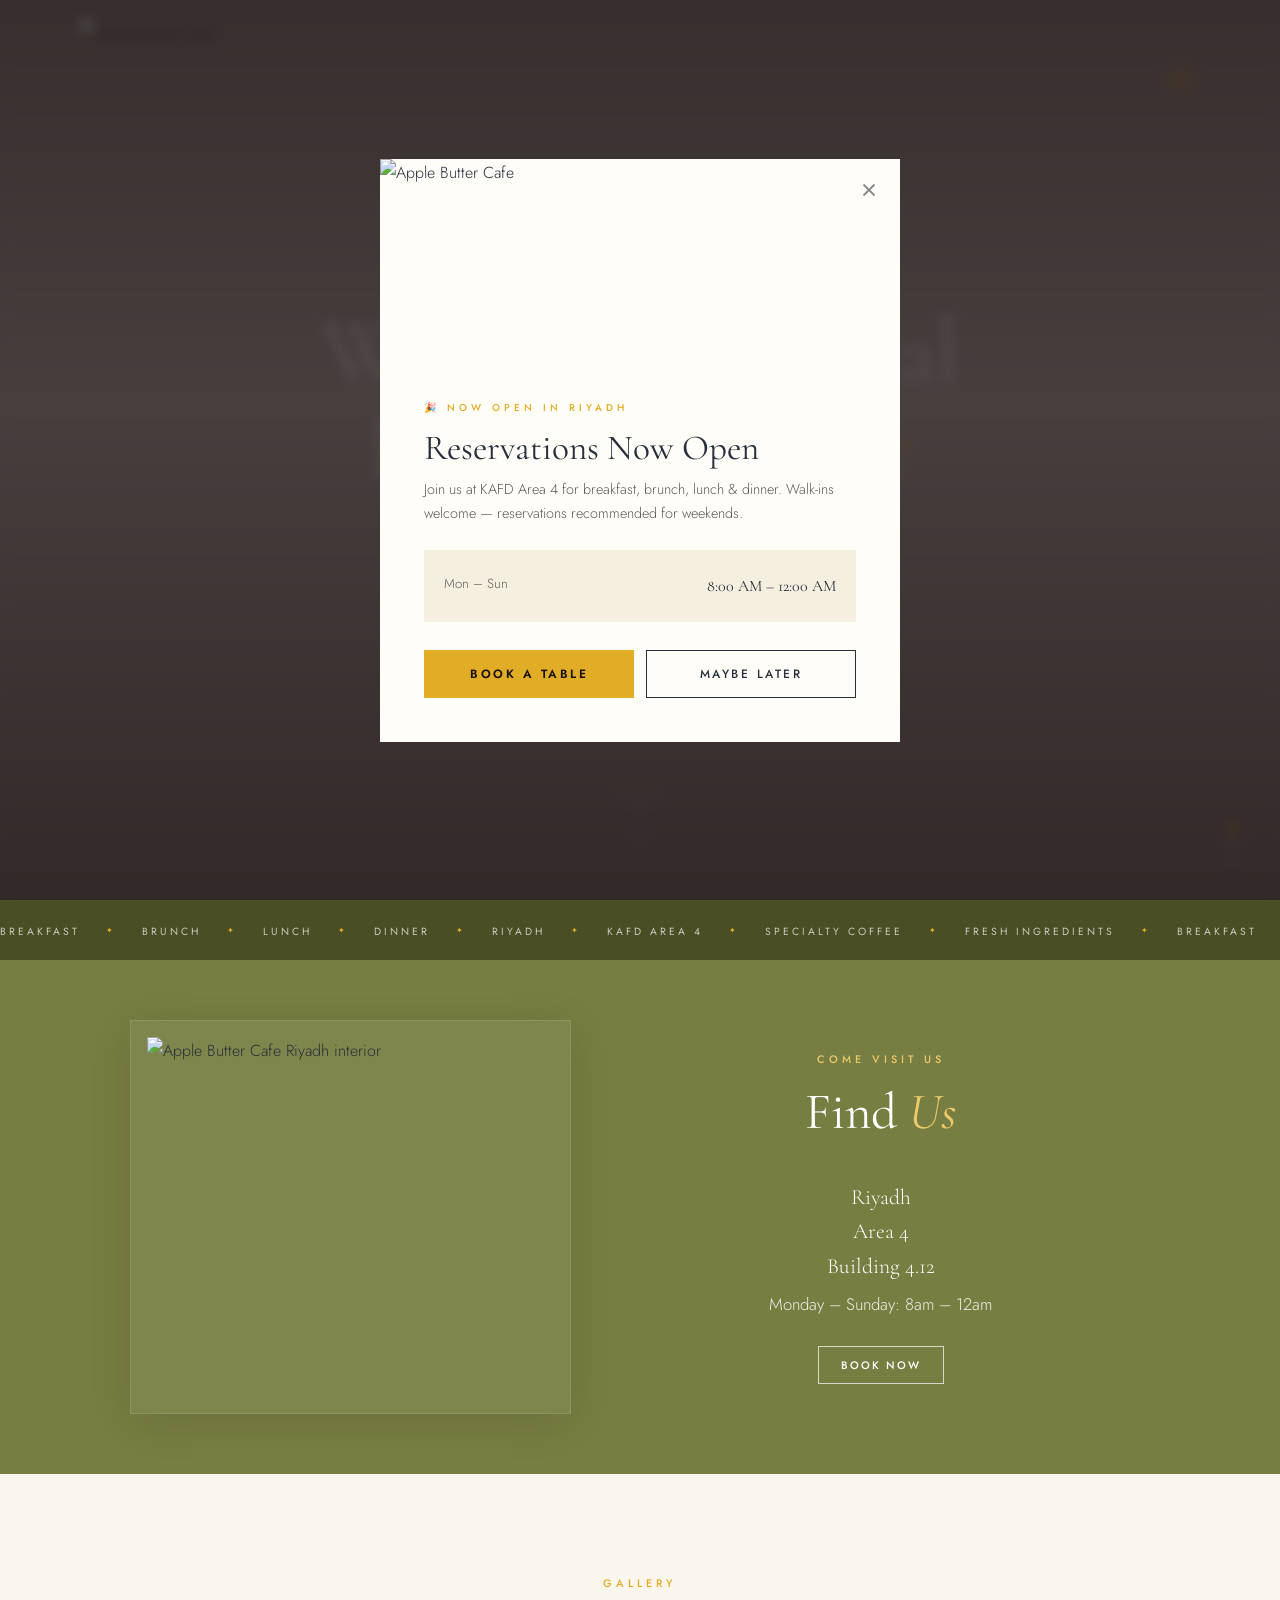
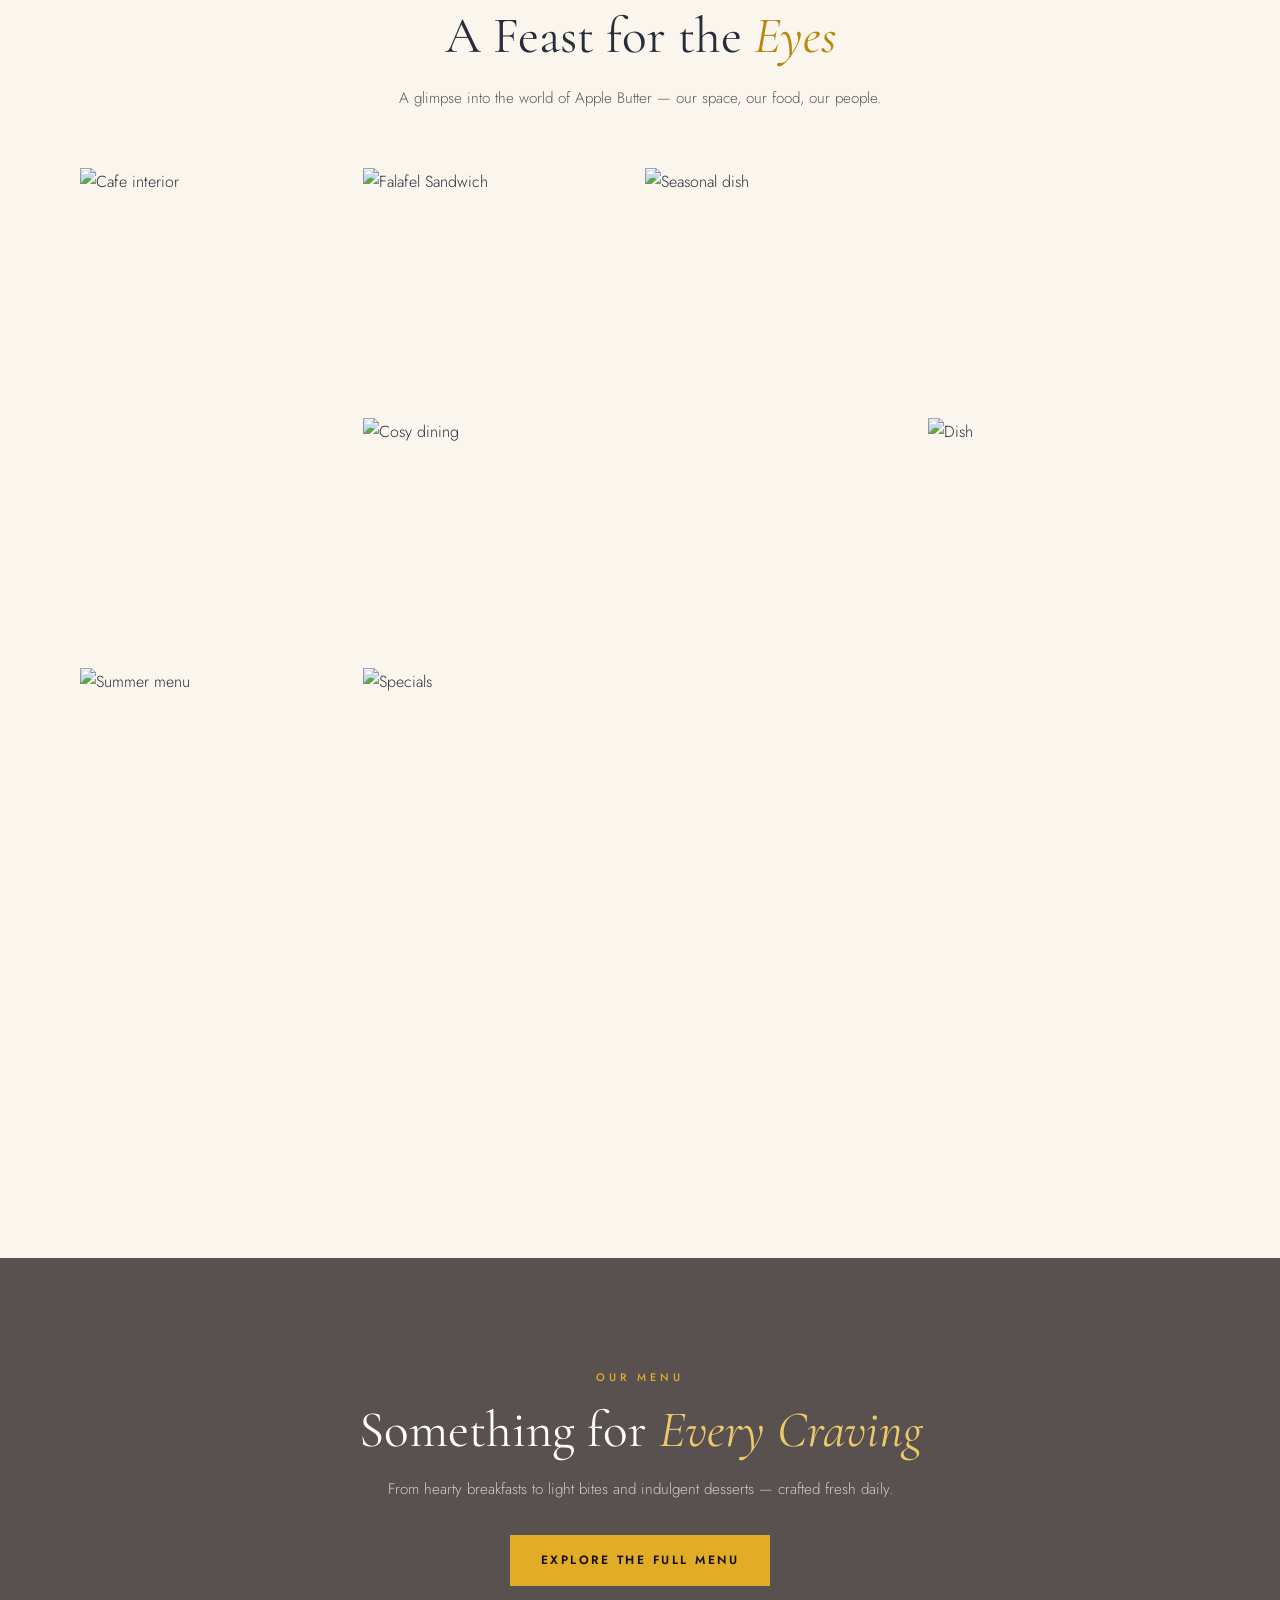
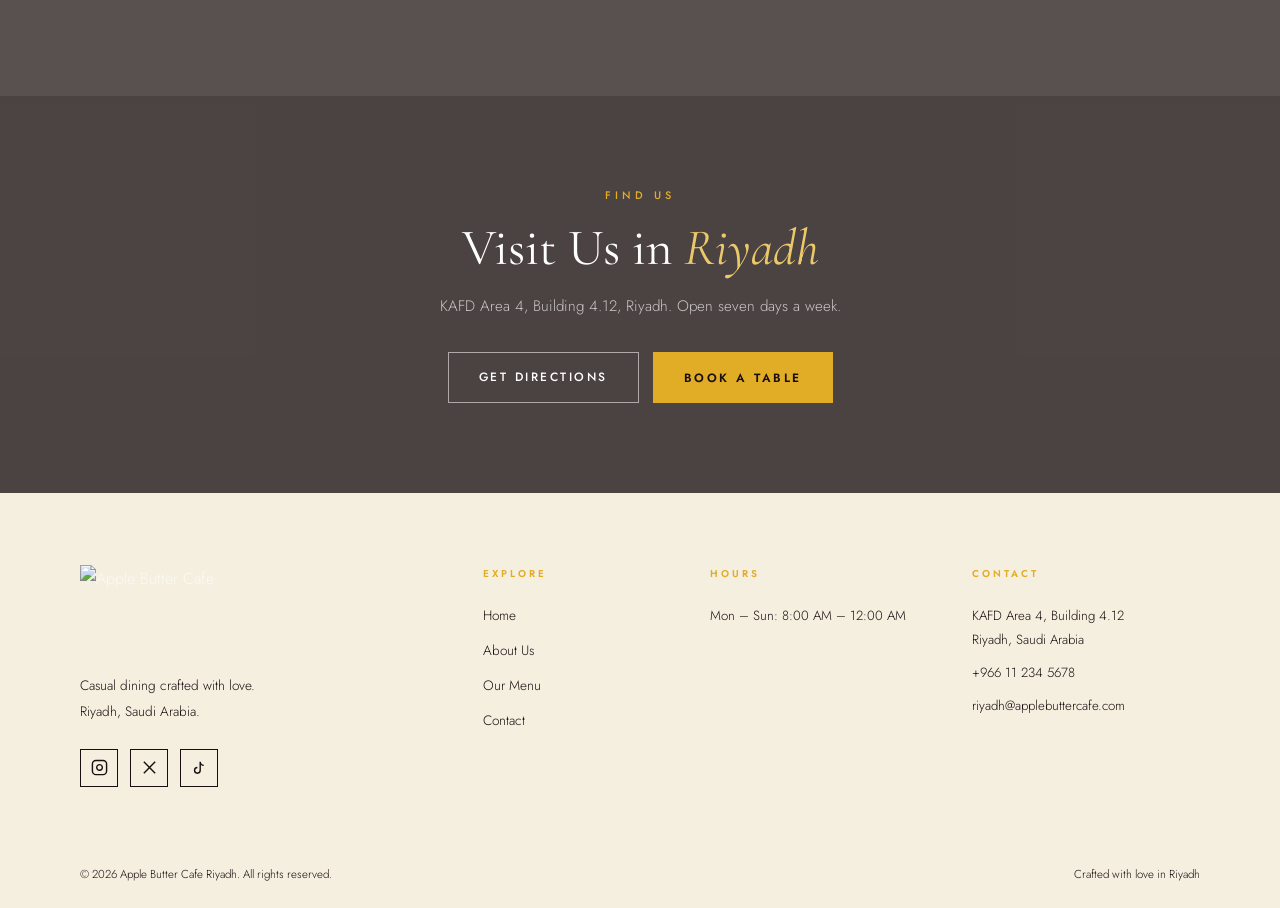
==== index.html @ ab3fdcf1 "Add files via upload" ====
<!DOCTYPE html>
<html lang="en">
<head>
  <meta charset="UTF-8">
  <meta name="viewport" content="width=device-width, initial-scale=1.0">
  <meta name="description" content="Apple Butter Cafe Riyadh — Casual dining crafted with love in the heart of Riyadh. Wholesome food, great coffee, warm atmosphere.">
  <title>Apple Butter Cafe | Riyadh</title>
  <link rel="icon" type="image/svg+xml" href="images/logo.svg">
  <link rel="preconnect" href="https://fonts.googleapis.com">
  <link rel="preconnect" href="https://fonts.gstatic.com" crossorigin>
  <link href="https://fonts.googleapis.com/css2?family=Cormorant+Garamond:ital,wght@0,300;0,400;0,500;0,600;1,300;1,400;1,500&family=Jost:wght@300;400;500;600&display=swap" rel="stylesheet">
  <link rel="stylesheet" href="style.css">
</head>
<body>

<!-- PRELOADER -->
<div class="preloader" id="preloader">
  <img src="images/logo.svg" alt="Apple Butter Cafe" class="preloader-logo">
  <div class="preloader-line"></div>
</div>

<!-- NAVBAR -->
<nav class="navbar" id="navbar">
  <div class="nav-container">
    <a href="index.html" class="nav-logo" aria-label="Apple Butter Cafe Home">
      <img src="images/logo.svg" alt="Apple Butter Cafe">
    </a>
    <button class="hamburger" id="hamburger" aria-label="Open menu">
      <span></span><span></span><span></span>
    </button>
  </div>
</nav>

<!-- SIDEBAR OVERLAY -->
<div class="nav-overlay" id="navOverlay"></div>

<!-- SIDEBAR (FULLSCREEN MATCHING SCREENSHOT) -->
<aside class="nav-sidebar" id="navSidebar" role="dialog" aria-label="Navigation menu">
  <button class="sidebar-close" id="sidebarClose" aria-label="Close menu">
    <svg viewBox="0 0 24 24" fill="none" stroke="currentColor"><line x1="18" y1="6" x2="6" y2="18"/><line x1="6" y1="6" x2="18" y2="18"/></svg>
  </button>
  
  <div class="sidebar-top-logo">
    <img src="images/logo.svg" alt="Apple Butter Cafe">
  </div>

  <div class="sidebar-body">
    <nav class="sidebar-nav-right">
      <a href="index.html"   class="sidebar-link" data-page="index.html">Home</a>
      <a href="about.html"   class="sidebar-link" data-page="about.html">About Us</a>
      <a href="menu.html"    class="sidebar-link" data-page="menu.html">Our Menus</a>
      <a href="contact.html" class="sidebar-link" data-page="contact.html">Contact</a>
    </nav>
  </div>

  <div class="sidebar-divider"></div>

  <div class="sidebar-locations">
    
    <div class="sidebar-loc-col">
      <span class="loc-title">KAFD</span>
      <p class="loc-city">Riyadh</p>
      <p>Area 4</p>
      <p>Building 4.12</p>
      <p class="loc-hours">Monday–Sunday: 8am – 12am</p>
      <button class="sidebar-book-btn" data-open-booking>BOOK A TABLE - RIYADH</button>
    </div>
  </div>
</aside>

<!-- ===== HERO ===== -->
<section class="hero" id="home">
  <div class="hero-slides">
    <div class="hero-slide active" style="background-image:url('images/LHP-AppleButterCafe-Interiors_Exteriors-15.jpg')"></div>
    <div class="hero-slide" style="background-image:url('images/AppleButter_EmmaPharaoh_07March24_122.jpg')"></div>
    <div class="hero-slide" style="background-image:url('images/MSH00416-scaled-e1768318962369.jpg')"></div>
  </div>
  <div class="hero-overlay"></div>
  <div class="hero-content">
    <span class="hero-eyebrow reveal-hero">Riyadh · Casual Dining</span>
    <h1 class="hero-title reveal-hero rh-d1">Where Every Meal<br>Feels Like <em>Home</em></h1>
    <p class="hero-subtitle reveal-hero rh-d2">Crafted with love. Served with warmth.</p>
    <div class="hero-actions reveal-hero rh-d3">
      <a href="menu.html" class="btn btn-primary">View Our Menu</a>
      <a href="contact.html" class="btn btn-outline">Find Us</a>
    </div>
  </div>
  <div class="hero-scroll"><span>Scroll</span><div class="scroll-line"></div></div>
  <div class="hero-dots">
    <button class="slide-dot active" data-slide="0" aria-label="Slide 1"></button>
    <button class="slide-dot" data-slide="1" aria-label="Slide 2"></button>
    <button class="slide-dot" data-slide="2" aria-label="Slide 3"></button>
  </div>
</section>

<!-- MARQUEE -->
<div class="marquee-strip" aria-hidden="true">
  <div class="marquee-track">
    <span>Breakfast</span><span class="msep">&#10022;</span>
    <span>Brunch</span><span class="msep">&#10022;</span>
    <span>Lunch</span><span class="msep">&#10022;</span>
    <span>Dinner</span><span class="msep">&#10022;</span>
    <span>Riyadh</span><span class="msep">&#10022;</span>
    <span>KAFD Area 4</span><span class="msep">&#10022;</span>
    <span>Specialty Coffee</span><span class="msep">&#10022;</span>
    <span>Fresh Ingredients</span><span class="msep">&#10022;</span>
    <span>Breakfast</span><span class="msep">&#10022;</span>
    <span>Brunch</span><span class="msep">&#10022;</span>
    <span>Lunch</span><span class="msep">&#10022;</span>
    <span>Dinner</span><span class="msep">&#10022;</span>
    <span>Riyadh</span><span class="msep">&#10022;</span>
    <span>KAFD Area 4</span><span class="msep">&#10022;</span>
    <span>Specialty Coffee</span><span class="msep">&#10022;</span>
    <span>Fresh Ingredients</span><span class="msep">&#10022;</span>
  </div>
</div>

<!-- ===== OPENING HOURS ===== -->
<section class="hours-section" id="hours">
  <div class="hours-container">
    <div class="hours-layout">
      <!-- LEFT: Photo with margins & styling -->
      <div class="hours-photo-col reveal-left">
        <img src="images/AppleButter_EmmaPharaoh_07March24_122.jpg" alt="Apple Butter Cafe Riyadh interior" loading="lazy">
      </div>
      <!-- RIGHT: Text centered & closer to image with smaller bordered button -->
      <div class="hours-content-col reveal-right">
        <span class="section-label">Come Visit Us</span>
        <h2 class="section-title light">Find <em>Us</em></h2>
        <div class="hours-address">
          <p>Riyadh</p>
          <p>Area 4</p>
          <p>Building 4.12</p>
          <p class="hours-time-text">Monday – Sunday: 8am – 12am</p>
        </div>
        <button class="btn btn-bordered-sm" data-open-booking>Book Now</button>
      </div>
    </div>
  </div>
</section>

<!-- ===== GALLERY ===== -->
<section class="gallery-section" id="gallery">
  <div class="container">
    <div class="section-header reveal">
      <span class="section-label">Gallery</span>
      <h2 class="section-title">A Feast for the <em>Eyes</em></h2>
      <p class="section-desc">A glimpse into the world of Apple Butter — our space, our food, our people.</p>
    </div>
    <div class="gallery-grid reveal">
      <div class="gallery-item tall" id="gal-1">
        <img src="images/20230425-ABC-90-683x1024.jpg" alt="Cafe interior" loading="lazy">
        <div class="gallery-overlay"><span>Interior</span></div>
      </div>
      <div class="gallery-item" id="gal-2">
        <img src="images/LHP-AppleButterCafe-Food-FalafelSandwich-2.jpg" alt="Falafel Sandwich" loading="lazy">
        <div class="gallery-overlay"><span>Falafel Wrap</span></div>
      </div>
      <div class="gallery-item" id="gal-3">
        <img src="images/LHP-AppleButterCafe-AutumnMenu-2-1-683x1024.jpg" alt="Seasonal dish" loading="lazy">
        <div class="gallery-overlay"><span>Seasonal</span></div>
      </div>
      <div class="gallery-item wide" id="gal-4">
        <img src="images/AppleButter_EmmaPharaoh_07March24_128-683x1024.jpg" alt="Cosy dining" loading="lazy">
        <div class="gallery-overlay"><span>Cosy Dining</span></div>
      </div>
      <div class="gallery-item" id="gal-5">
        <img src="images/LHP-ABC-September2023-49-682x1024.jpg" alt="Dish" loading="lazy">
        <div class="gallery-overlay"><span>Fresh Plates</span></div>
      </div>
      <div class="gallery-item tall" id="gal-6">
        <img src="images/AppleButterCafe-LHP-JulyShoot-75-682x1024.jpg" alt="Summer menu" loading="lazy">
        <div class="gallery-overlay"><span>Our Menu</span></div>
      </div>
      <div class="gallery-item" id="gal-7">
        <img src="images/LHP-AppleButterCafe-AutumnMenu-34-683x1024.jpg" alt="Specials" loading="lazy">
        <div class="gallery-overlay"><span>Specials</span></div>
      </div>
    </div>
  </div>
</section>

<!-- ===== CTA: VIEW MENU ===== -->
<section class="cta-banner">
  <div class="cta-bg" style="background-image:url('images/LHP-AppleButterCafe-Food-FalafelSandwich-2.jpg')"></div>
  <div class="cta-overlay"></div>
  <div class="container">
    <div class="cta-content reveal">
      <span class="section-label" style="justify-content:center;display:flex">Our Menu</span>
      <h2 class="section-title light">Something for <em>Every Craving</em></h2>
      <p>From hearty breakfasts to light bites and indulgent desserts — crafted fresh daily.</p>
      <a href="menu.html" class="btn btn-primary">Explore the Full Menu</a>
    </div>
  </div>
</section>

<!-- ===== CTA: CONTACT ===== -->
<section class="cta-banner" style="padding:90px 0">
  <div class="cta-bg" style="background-image:url('images/AppleButter_EmmaPharaoh_07March24_77.jpg')"></div>
  <div class="cta-overlay" style="background:rgba(25,15,16,.78)"></div>
  <div class="container">
    <div class="cta-content reveal">
      <span class="section-label" style="justify-content:center;display:flex">Find Us</span>
      <h2 class="section-title light">Visit Us in <em>Riyadh</em></h2>
      <p>KAFD Area 4, Building 4.12, Riyadh. Open seven days a week.</p>
      <div style="display:flex;gap:14px;justify-content:center;flex-wrap:wrap">
        <a href="contact.html" class="btn btn-outline">Get Directions</a>
        <button class="btn btn-primary" data-open-booking>Book a Table</button>
      </div>
    </div>
  </div>
</section>

<!-- ===== FOOTER ===== -->
<footer class="footer">
  <div class="container">
    <div class="footer-top">
      <div class="footer-brand">
        <img src="images/logo.svg" alt="Apple Butter Cafe" class="footer-logo">
        <p>Casual dining crafted with love.<br>Riyadh, Saudi Arabia.</p>
        <div class="footer-social">
          <a href="https://instagram.com/applebuttercafe" target="_blank" rel="noopener" aria-label="Instagram">
            <svg width="17" height="17" viewBox="0 0 24 24" fill="none" stroke="currentColor" stroke-width="2"><rect x="2" y="2" width="20" height="20" rx="5"/><path d="M16 11.37A4 4 0 1 1 12.63 8 4 4 0 0 1 16 11.37z"/><line x1="17.5" y1="6.5" x2="17.51" y2="6.5"/></svg>
          </a>
          <a href="https://twitter.com/applebuttercafe" target="_blank" rel="noopener" aria-label="Twitter">
            <svg width="17" height="17" viewBox="0 0 24 24" fill="none" stroke="currentColor" stroke-width="2"><path d="M4 4l16 16M4 20L20 4"/></svg>
          </a>
          <a href="https://www.tiktok.com/@applebuttercafe" target="_blank" rel="noopener" aria-label="TikTok">
            <svg width="17" height="17" viewBox="0 0 24 24" fill="none" stroke="currentColor" stroke-width="2"><path d="M9 12a4 4 0 1 0 4 4V4a5 5 0 0 0 5 5"/></svg>
          </a>
        </div>
      </div>
      <div class="footer-nav">
        <h4>Explore</h4>
        <a href="index.html">Home</a>
        <a href="about.html">About Us</a>
        <a href="menu.html">Our Menu</a>
        <a href="contact.html">Contact</a>
      </div>
      <div class="footer-col">
        <h4>Hours</h4>
        <p>Mon – Sun: 8:00 AM – 12:00 AM</p>
      </div>
      <div class="footer-col">
        <h4>Contact</h4>
        <p>KAFD Area 4, Building 4.12<br>Riyadh, Saudi Arabia</p>
        <p><a href="tel:+966112345678">+966 11 234 5678</a></p>
        <p><a href="mailto:riyadh@applebuttercafe.com">riyadh@applebuttercafe.com</a></p>
      </div>
    </div>
    <div class="footer-bottom">
      <p>&copy; 2026 Apple Butter Cafe Riyadh. All rights reserved.</p>
      <p>Crafted with love in Riyadh</p>
    </div>
  </div>
</footer>

<!-- BACK TO TOP -->
<button class="back-to-top" id="backToTop" aria-label="Back to top">
  <svg width="18" height="18" viewBox="0 0 24 24" fill="none" stroke="currentColor" stroke-width="2"><polyline points="18 15 12 9 6 15"/></svg>
</button>

<!-- ===== WELCOME POPUP ===== -->
<div class="popup-overlay" id="welcomePopup" role="dialog" aria-modal="true" aria-labelledby="welcomeTitle">
  <div class="popup-box">
    <button class="popup-close" id="closeWelcome" aria-label="Close">
      <svg width="22" height="22" viewBox="0 0 24 24" fill="none" stroke="currentColor" stroke-width="2"><line x1="18" y1="6" x2="6" y2="18"/><line x1="6" y1="6" x2="18" y2="18"/></svg>
    </button>
    <img src="images/AppleButter_EmmaPharaoh_07March24_122.jpg" alt="Apple Butter Cafe" class="popup-img">
    <div class="popup-body">
      <span class="popup-eyebrow">&#127881; Now Open in Riyadh</span>
      <h2 class="popup-title" id="welcomeTitle">Reservations Now Open</h2>
      <p class="popup-subtitle">Join us at KAFD Area 4 for breakfast, brunch, lunch &amp; dinner. Walk-ins welcome — reservations recommended for weekends.</p>
      <div class="popup-hours">
        <div class="popup-hours-row">
          <span class="ph-day">Mon – Sun</span>
          <span class="ph-time">8:00 AM – 12:00 AM</span>
        </div>
      </div>
      <div class="popup-actions">
        <button class="btn btn-primary" id="welcomeBookBtn">Book a Table</button>
        <button class="btn btn-outline-dark" id="closeWelcome2">Maybe Later</button>
      </div>
    </div>
  </div>
</div>

<!-- ===== BOOKING POPUP ===== -->
<div class="popup-overlay booking-popup" id="bookingPopup" role="dialog" aria-modal="true" aria-labelledby="bookingTitle">
  <div class="popup-box dark">
    <button class="popup-close light" id="closeBooking" aria-label="Close">
      <svg width="22" height="22" viewBox="0 0 24 24" fill="none" stroke="currentColor" stroke-width="2"><line x1="18" y1="6" x2="6" y2="18"/><line x1="6" y1="6" x2="18" y2="18"/></svg>
    </button>
    <div class="popup-body">
      <span class="popup-eyebrow">Reserve Your Spot</span>
      <h2 class="popup-title light" id="bookingTitle">Book a <em>Table</em></h2>
      <p class="popup-subtitle light">Fill in your details and we'll confirm your reservation within a few hours.</p>
      <form class="booking-form" id="bookingForm" novalidate>
        <div class="form-row">
          <div class="form-group">
            <label for="book-name">Full Name *</label>
            <input type="text" id="book-name" placeholder="Your name" required>
          </div>
          <div class="form-group">
            <label for="book-phone">Phone Number *</label>
            <input type="tel" id="book-phone" placeholder="+966 5X XXX XXXX">
          </div>
        </div>
        <div class="form-row">
          <div class="form-group">
            <label for="book-email">Email Address</label>
            <input type="email" id="book-email" placeholder="your@email.com">
          </div>
          <div class="form-group">
            <label for="book-guests">Number of Guests</label>
            <select id="book-guests">
              <option value="1">1 Guest</option>
              <option value="2" selected>2 Guests</option>
              <option value="3">3 Guests</option>
              <option value="4">4 Guests</option>
              <option value="5">5 Guests</option>
              <option value="6">6 Guests</option>
              <option value="7+">7+ Guests (Group)</option>
            </select>
          </div>
        </div>
        <div class="form-row">
          <div class="form-group">
            <label for="book-date">Preferred Date</label>
            <input type="date" id="book-date">
          </div>
          <div class="form-group">
            <label for="book-time">Preferred Time</label>
            <select id="book-time">
              <option value="">Select time</option>
              <option>08:00 AM</option><option>09:00 AM</option>
              <option>10:00 AM</option><option>11:00 AM</option>
              <option>12:00 PM</option><option>01:00 PM</option>
              <option>02:00 PM</option><option>03:00 PM</option>
              <option>04:00 PM</option><option>05:00 PM</option>
              <option>06:00 PM</option><option>07:00 PM</option>
              <option>08:00 PM</option><option>09:00 PM</option>
              <option>10:00 PM</option><option>11:00 PM</option>
            </select>
          </div>
        </div>
        <div class="form-group">
          <label for="book-notes">Special Requests</label>
          <textarea id="book-notes" placeholder="Dietary requirements, celebrations, high chair needed..."></textarea>
        </div>
        <button type="submit" class="form-submit">Request Reservation</button>
      </form>
    </div>
  </div>
</div>

<script>
  document.getElementById('closeWelcome2') && document.getElementById('closeWelcome2').addEventListener('click', () => {
    document.getElementById('welcomePopup').classList.remove('open');
    document.body.style.overflow = '';
  });
</script>
<script src="main.js"></script>
</body>
</html>
---- style.css ----
@import url('https://fonts.googleapis.com/css2?family=Cormorant+Garamond:ital,wght@0,300;0,400;0,500;0,600;1,300;1,400;1,500&family=Jost:wght@300;400;500;600&display=swap');

:root {
  --cream:          #F5EFE0;
  --cream-light:    #FAF6EE;
  --warm-white:     #FFFDF8;
  --amber:          #E1AD26;
  --amber-light:    #EBC96A;
  --amber-dark:     #B8880E;
  --amber-muted:    rgba(225,173,38,0.15);
  --espresso:       #190F10;
  --espresso-soft:  #2C1E1F;
  --text-dark:      #272F3C;
  --text-mid:       #5A5A5A;
  --text-soft:      #888;
  /* Sidebar background color matching user screenshot */
  --sidebar-bg:     #AA6835;
  --gold-line:      rgba(225,173,38,0.3);
  --olive:          #777E41;
  --olive-dark:     #4A4E25;
  --font-display:   'Cormorant Garamond', Georgia, serif;
  --font-body:      'Jost', sans-serif;
  --ease-smooth:    0.4s cubic-bezier(0.4,0,0.2,1);
  --ease-elegant:   0.65s cubic-bezier(0.25,0.46,0.45,0.94);
  --shadow-card:    0 8px 40px rgba(25,15,16,0.12);
  --shadow-hover:   0 16px 60px rgba(25,15,16,0.18);
}

*,*::before,*::after { margin:0; padding:0; box-sizing:border-box; }
html { scroll-behavior:smooth; overflow-x:hidden; }
body { font-family:var(--font-body); background:var(--warm-white); color:var(--text-dark); line-height:1.75; font-weight:300; -webkit-font-smoothing:antialiased; overflow-x:hidden; }
img { max-width:100%; height:auto; display:block; }
a { color:inherit; text-decoration:none; }
.container { max-width:1200px; margin:0 auto; padding:0 40px; }

/* ── TYPOGRAPHY ─────────────────────────── */
.section-label { font-size:.68rem; font-weight:500; letter-spacing:4px; text-transform:uppercase; color:var(--amber); margin-bottom:14px; display:block; }
.section-title { font-family:var(--font-display); font-size:clamp(2.2rem,4vw,3.4rem); font-weight:400; line-height:1.15; color:var(--text-dark); margin-bottom:18px; }
.section-title em { font-style:italic; color:var(--amber-dark); }
.section-title.light { color:#fff; }
.section-title.light em { color:var(--amber-light); }
.section-header { text-align:center; margin-bottom:56px; }
.section-desc { font-size:.95rem; color:var(--text-mid); max-width:580px; line-height:1.85; margin:0 auto; }

/* ── BUTTONS ─────────────────────────────── */
.btn { display:inline-flex; align-items:center; gap:8px; font-family:var(--font-body); font-size:.75rem; font-weight:500; letter-spacing:2.5px; text-transform:uppercase; padding:14px 30px; border:1.5px solid transparent; transition:var(--ease-smooth); cursor:pointer; }
.btn-primary { background:var(--amber); color:var(--espresso); border-color:var(--amber); font-weight:600; }
.btn-primary:hover { background:var(--amber-dark); border-color:var(--amber-dark); transform:translateY(-2px); box-shadow:0 8px 28px rgba(225,173,38,0.4); }
.btn-outline { background:transparent; color:#fff; border-color:rgba(255,255,255,.55); }
.btn-outline:hover { background:#fff; color:var(--espresso); transform:translateY(-2px); }
.btn-outline-dark { background:transparent; color:var(--text-dark); border-color:var(--text-dark); }
.btn-outline-dark:hover { background:var(--text-dark); color:#fff; transform:translateY(-2px); }
.btn-amber { background:var(--amber); color:var(--espresso); border-color:var(--amber); }
.btn-amber:hover { background:var(--amber-dark); border-color:var(--amber-dark); transform:translateY(-2px); }
.btn-white { background:#fff; color:var(--text-dark); border-color:#fff; font-weight:600; }
.btn-white:hover { background:var(--amber); color:var(--espresso); border-color:var(--amber); transform:translateY(-2px); }

/* Small bordered button for hours section */
.btn-bordered-sm {
  font-size: .68rem;
  font-weight: 500;
  letter-spacing: 2px;
  padding: 10px 22px;
  border: 1px solid rgba(255,255,255,0.7);
  background: transparent;
  color: #fff;
  transition: var(--ease-smooth);
}
.btn-bordered-sm:hover {
  background: #fff;
  color: var(--olive-dark);
  border-color: #fff;
  transform: translateY(-2px);
}

/* ── PRELOADER ──────────────────────────── */
.preloader { position:fixed; inset:0; background:var(--olive); z-index:9999; display:flex; flex-direction:column; align-items:center; justify-content:center; gap:32px; transition:opacity .8s ease,visibility .8s ease; }
.preloader.loaded { opacity:0; visibility:hidden; pointer-events:none; }
.preloader-logo { width:200px; height:auto; }
.preloader-line { width:180px; height:2px; background:rgba(255,255,255,.15); position:relative; overflow:hidden; }
.preloader-line::after { content:''; position:absolute; top:0; left:-100%; width:100%; height:100%; background:var(--amber); animation:loadLine 1.6s ease infinite; }
@keyframes loadLine { to{left:100%} }

/* ── NAVBAR ─────────────────────────────── */
.navbar { position:fixed; top:0; left:0; right:0; z-index:900; padding:20px 0; transition:padding var(--ease-smooth),background var(--ease-smooth),box-shadow var(--ease-smooth); }
.navbar.scrolled { padding:12px 0; background:rgba(255,253,248,.96); backdrop-filter:blur(16px); box-shadow:0 2px 20px rgba(25,15,16,.08); }
.navbar.scrolled img {  height:90px; width:auto;}
.nav-container { max-width:1200px; margin:0 auto; padding:0 40px; display:flex; align-items:center; justify-content:space-between; }
.nav-logo img { height:120px; width:auto; }

/* ── HAMBURGER BUTTON ────────────────────── */
.hamburger { display:flex; flex-direction:column; gap:6px; cursor:pointer; padding:6px; background:none; border:none; z-index:901; }
.hamburger span { display:block; width:28px; height:2px; background:var(--amber); transition:var(--ease-smooth); transform-origin:center; }
.navbar.scrolled .hamburger span { background:var(--text-dark); }
.hamburger.active span { background:#fff !important; }
.hamburger.active span:nth-child(1) { transform:translateY(8px) rotate(45deg); }
.hamburger.active span:nth-child(2) { opacity:0; transform:scaleX(0); }
.hamburger.active span:nth-child(3) { transform:translateY(-8px) rotate(-45deg); }

/* ── SIDEBAR OVERLAY (FADE ANIMATION MATCHING SCREENSHOT) ── */
.nav-overlay { position:fixed; inset:0; background:rgba(0,0,0,.4); z-index:910; opacity:0; visibility:hidden; transition:opacity .4s ease,visibility .4s ease; }
.nav-overlay.open { opacity:1; visibility:visible; }

/* ── SIDEBAR MENU (FULLSCREEN, TERRACOTTA COLOR LIKE SCREENSHOT) ── */
.nav-sidebar {
  position:fixed; top:0; left:0;
  width:100vw; height:100vh;
  background:var(--sidebar-bg);
  z-index:920;
  opacity:0;
  visibility:hidden;
  transform:scale(1.02);
  transition:opacity .45s cubic-bezier(0.25,0.46,0.45,0.94), transform .45s cubic-bezier(0.25,0.46,0.45,0.94), visibility .45s ease;
  display:flex; flex-direction:column;
  justify-content:space-between;
  padding:40px 60px 48px;
  overflow-y:auto;
}
.nav-sidebar.open {
  opacity:1;
  visibility:visible;
  transform:scale(1);
}

.sidebar-close {
  position:absolute; top:36px; right:48px;
  background:none; border:none; cursor:pointer;
  color:rgba(255,255,255,.8); transition:var(--ease-smooth); padding:6px;
}
.sidebar-close:hover { color:#fff; transform:rotate(90deg); }
.sidebar-close svg { width:28px; height:28px; stroke-width:1.5; }

.sidebar-top-logo { text-align:center; margin-top:10px; margin-bottom:20px; }
.sidebar-top-logo img { height:120px; margin:0 auto; display:inline-block; }

/* Nav Links - Right aligned like in screenshot */
.sidebar-body {
  display:flex;
  justify-content:flex-end;
  max-width:1100px; width:100%;
  margin:0 auto;
  padding:20px 0;
}
.sidebar-nav-right {
  display:flex; flex-direction:column;
  align-items:flex-end;
  gap:12px;
}
.sidebar-link {
  font-family:var(--font-body);
  font-size: clamp(1.8rem, 3.5vw, 2.5rem);
  font-weight:400;
  color:#fff;
  cursor:pointer;
  background:none; border:none;
  text-align:right;
  padding:4px 0;
  transition:var(--ease-smooth);
  line-height:1.2;
}
.sidebar-link:hover, .sidebar-link.active-page {
  color:var(--amber-light);
  transform:translateX(-6px);
}

/* Horizontal divider matching screenshot */
.sidebar-divider {
  width:100%; max-width:1100px;
  height:1px;
  background:rgba(255,255,255,.2);
  margin:24px auto 32px;
}

/* Locations Footer matching screenshot */
.sidebar-locations {
  display:grid;
  grid-template-columns: repeat(3, 1fr);
  gap:30px;
  max-width:1100px; width:100%;
  margin:0 auto;
  text-align:center;
  color:rgba(255,255,255,.8);
  font-size:.8rem;
  line-height:1.75;
}
.sidebar-loc-col .loc-title {
  font-family:var(--font-display);
  font-size:.95rem;
  letter-spacing:3px;
  text-transform:uppercase;
  color:rgba(255,255,255,.9);
  display:block;
  margin-bottom:6px;
}
.sidebar-loc-col .loc-city {
  font-size:.8rem;
  color:rgba(255,255,255,.7);
  margin-bottom:6px;
}
.sidebar-loc-col p { margin-bottom:4px; font-weight:300; }
.sidebar-loc-col .loc-hours { margin-top:8px; font-size:.78rem; color:rgba(255,255,255,.75); }

.sidebar-book-btn {
  background:none;
  border:none;
  border-bottom:1px solid rgba(255,255,255,.7);
  color:#fff;
  font-family:var(--font-body);
  font-size:.72rem;
  letter-spacing:2px;
  text-transform:uppercase;
  padding:4px 0;
  margin-top:14px;
  cursor:pointer;
  transition:var(--ease-smooth);
}
.sidebar-book-btn:hover {
  color:var(--amber-light);
  border-color:var(--amber-light);
}

/* ── SCROLL REVEAL ──────────────────────── */
.reveal { opacity:0; transform:translateY(30px); transition:opacity .8s var(--ease-elegant),transform .8s var(--ease-elegant); }
.reveal.revealed { opacity:1; transform:translateY(0); }
.reveal-delay-1 { transition-delay:.12s; }
.reveal-delay-2 { transition-delay:.24s; }
.reveal-delay-3 { transition-delay:.38s; }
.reveal-left { opacity:0; transform:translateX(-30px); transition:opacity .8s var(--ease-elegant),transform .8s var(--ease-elegant); }
.reveal-left.revealed { opacity:1; transform:translateX(0); }
.reveal-right { opacity:0; transform:translateX(30px); transition:opacity .8s var(--ease-elegant),transform .8s var(--ease-elegant); }
.reveal-right.revealed { opacity:1; transform:translateX(0); }

/* Hero reveal */
.reveal-hero { opacity:0; transform:translateY(22px); animation:heroIn .9s cubic-bezier(.25,.46,.45,.94) forwards; }
.rh-d1 { animation-delay:.25s; }
.rh-d2 { animation-delay:.45s; }
.rh-d3 { animation-delay:.65s; }
@keyframes heroIn { to{opacity:1;transform:translateY(0)} }

/* ── HOME HERO ──────────────────────────── */
.hero { position:relative; height:100vh; min-height:620px; display:flex; align-items:center; justify-content:center; overflow:hidden; }
.hero-slides { position:absolute; inset:0; }
.hero-slide { position:absolute; inset:0; background-size:cover; background-position:center; opacity:0; transform:scale(1.06); transition:opacity 1.2s ease,transform 8s ease; }
.hero-slide.active { opacity:1; transform:scale(1); }
.hero-overlay { position:absolute; inset:0; background:linear-gradient(to bottom,rgba(25,15,16,.52) 0%,rgba(25,15,16,.28) 45%,rgba(25,15,16,.6) 100%); z-index:1; }
.hero-content { position:relative; z-index:2; text-align:center; padding:0 24px; max-width:860px; }
.hero-eyebrow { font-size:.7rem; font-weight:400; letter-spacing:5px; text-transform:uppercase; color:var(--amber-light); margin-bottom:20px; display:block; }
.hero-title { font-family:var(--font-display); font-size:clamp(3rem,7vw,5.8rem); font-weight:300; color:#fff; line-height:1.08; margin-bottom:22px; }
.hero-title em { font-style:italic; color:var(--amber-light); }
.hero-subtitle { font-size:1rem; color:rgba(255,255,255,.78); margin-bottom:38px; }
.hero-actions { display:flex; gap:14px; justify-content:center; flex-wrap:wrap; }
.hero-scroll { position:absolute; bottom:36px; left:50%; transform:translateX(-50%); z-index:2; display:flex; flex-direction:column; align-items:center; gap:8px; color:rgba(255,255,255,.5); font-size:.62rem; letter-spacing:3px; text-transform:uppercase; }
.scroll-line { width:1px; height:48px; background:rgba(255,255,255,.25); overflow:hidden; position:relative; }
.scroll-line::after { content:''; position:absolute; top:-100%; width:100%; height:100%; background:var(--amber); animation:scrollDown 2s ease infinite; }
@keyframes scrollDown { to{top:100%} }
.hero-dots { position:absolute; bottom:36px; right:44px; z-index:2; display:flex; flex-direction:column; gap:9px; }
.slide-dot { width:7px; height:7px; border-radius:50%; background:rgba(255,255,255,.3); border:none; cursor:pointer; transition:var(--ease-smooth); }
.slide-dot.active { background:var(--amber); transform:scale(1.3); }

/* ── MARQUEE ─────────────────────────────── */
.marquee-strip { background:var(--olive-dark); padding:16px 0; overflow:hidden; white-space:nowrap; }
.marquee-track { display:inline-flex; gap:26px; animation:marquee 30s linear infinite; }
.marquee-track span { font-size:.65rem; font-weight:400; letter-spacing:3px; text-transform:uppercase; color:rgba(255,255,255,.7); }
.marquee-track .msep { color:var(--amber); font-size:.5rem; }
@keyframes marquee { from{transform:translateX(0)} to{transform:translateX(-50%)} }

/* ── PAGE HERO (inner pages) ────────────── */
.page-hero { position:relative; padding:160px 0 90px; background:var(--espresso); overflow:hidden; }
.page-hero-bg { position:absolute; inset:0; background-size:cover; background-position:center; opacity:.22; }
.page-hero-overlay { position:absolute; inset:0; background:linear-gradient(135deg,rgba(25,15,16,.82),rgba(44,30,31,.68)); }
.page-hero-content { position:relative; z-index:1; }
.page-hero-label { font-size:.65rem; font-weight:500; letter-spacing:4px; text-transform:uppercase; color:var(--amber); margin-bottom:14px; display:block; }
.page-hero h1 { font-family:var(--font-display); font-size:clamp(2.6rem,5vw,4.2rem); font-weight:300; color:#fff; line-height:1.1; }
.page-hero h1 em { font-style:italic; color:var(--amber-light); }
.page-hero-line { width:60px; height:2px; background:var(--amber); margin-top:24px; }

/* ── OPENING HOURS — Two Column (Photo LEFT with margins, Text RIGHT centered & closer) ──── */
.hours-section { background:var(--olive); padding:60px 0; overflow:hidden; }
.hours-container {
  max-width:1100px;
  margin:0 auto;
  padding:0 40px;
}
.hours-layout {
  display:grid;
  grid-template-columns: 0.9fr 1.1fr;
  gap:40px;
  align-items:center;
}
/* Photo on the LEFT with margins */
.hours-photo-col {
  padding:16px;
  background:rgba(255,255,255,0.06);
  border:1px solid rgba(255,255,255,0.12);
  box-shadow:var(--shadow-card);
}
.hours-photo-col img {
  width:100%;
  height:360px;
  object-fit:cover;
  display:block;
}
/* Text on the RIGHT - centered & closer to image */
.hours-content-col {
  padding:20px;
  display:flex;
  flex-direction:column;
  align-items:center;
  text-align:center;
}
.hours-section .section-label { color:var(--amber-light); }
.hours-section .section-title { color:#fff; }
.hours-section .section-title em { color:var(--amber-light); }
.hours-address { margin:20px 0 28px; text-align:center; }
.hours-address p { font-family:var(--font-display); font-size:1.35rem; font-weight:300; color:#fff; line-height:1.6; }
.hours-address .hours-time-text { font-size:1.05rem; color:rgba(255,255,255,.88); margin-top:8px; font-family:var(--font-body); }

/* ── GALLERY (Home) ─────────────────────── */
.gallery-section { padding:100px 0; background:var(--cream-light); }
.gallery-grid { display:grid; grid-template-columns:repeat(4,1fr); grid-auto-rows:240px; gap:10px; }
.gallery-item { position:relative; overflow:hidden; cursor:zoom-in; }
.gallery-item img { width:100%; height:100%; object-fit:cover; transition:transform var(--ease-elegant); }
.gallery-item:hover img { transform:scale(1.07); }
.gallery-item.tall { grid-row:span 2; }
.gallery-item.wide { grid-column:span 2; }
.gallery-overlay { position:absolute; inset:0; background:rgba(25,15,16,.5); opacity:0; transition:var(--ease-smooth); display:flex; align-items:flex-end; padding:18px; }
.gallery-item:hover .gallery-overlay { opacity:1; }
.gallery-overlay span { font-size:.65rem; font-weight:500; letter-spacing:3px; text-transform:uppercase; color:var(--amber-light); }

/* ── CTA BANNERS (Home) ─────────────────── */
.cta-banner { position:relative; padding:110px 0; text-align:center; overflow:hidden; }
.cta-bg { position:absolute; inset:0; background-size:cover; background-position:center; }
.cta-overlay { position:absolute; inset:0; background:rgba(25,15,16,.72); }
.cta-content { position:relative; z-index:1; }
.cta-content .section-title { margin-bottom:16px; }
.cta-content p { color:rgba(255,255,255,.7); margin-bottom:32px; font-size:.95rem; }

/* ── ABOUT PAGE ─────────────────────────── */
.about-section { padding:100px 0; }
.about-grid { display:grid; grid-template-columns:1fr 1fr; gap:80px; align-items:center; }
.about-images { position:relative; }
.about-img-main { border-radius:2px; overflow:hidden; box-shadow:var(--shadow-card); }
.about-img-main img { width:100%; height:500px; object-fit:cover; }
.about-img-float { position:absolute; bottom:-30px; right:-30px; width:52%; border-radius:2px; overflow:hidden; box-shadow:var(--shadow-hover); border:4px solid var(--warm-white); }
.about-img-float img { width:100%; height:220px; object-fit:cover; }
.about-text { font-size:.97rem; color:var(--text-mid); line-height:1.9; margin-bottom:20px; }
.about-highlight { font-family:var(--font-display); font-size:1.3rem; font-style:italic; color:var(--amber-dark); border-left:3px solid var(--amber); padding:10px 20px; margin:28px 0; line-height:1.6; }
.value-card { padding:28px; background:var(--warm-white); border:1px solid var(--gold-line); transition:var(--ease-smooth); }
.value-card:hover { border-color:var(--amber); transform:translateY(-4px); box-shadow:var(--shadow-card); }
.value-icon { font-size:1.6rem; margin-bottom:12px; }
.value-card h4 { font-family:var(--font-display); font-size:1.2rem; font-weight:500; margin-bottom:8px; color:var(--text-dark); }
.value-card p { font-size:.85rem; color:var(--text-soft); line-height:1.7; }
.team-img { overflow:hidden; border-radius:2px; }
.team-img img { width:100%; height:320px; object-fit:cover; transition:transform var(--ease-elegant); }
.team-img:hover img { transform:scale(1.05); }

/* ── MENU PAGE ──────────────────────────── */
.menu-page { padding:80px 0 100px; background:var(--warm-white); }
.menu-cats { display:flex; flex-wrap:wrap; justify-content:center; gap:6px; margin-bottom:56px; }
.menu-cat-btn { font-family:var(--font-body); font-size:.7rem; font-weight:500; letter-spacing:2.5px; text-transform:uppercase; color:var(--text-soft); background:transparent; border:1.5px solid var(--gold-line); cursor:pointer; padding:10px 22px; transition:var(--ease-smooth); }
.menu-cat-btn.active,.menu-cat-btn:hover { color:var(--espresso); background:var(--amber); border-color:var(--amber); }
.menu-grid { display:grid; grid-template-columns:1fr 1fr; gap:20px; }
.menu-card { display:flex; align-items:center; gap:16px; padding:16px 18px; background:#fff; border:1px solid rgba(225,173,38,.12); transition:var(--ease-smooth); box-shadow:0 2px 12px rgba(25,15,16,.05); }
.menu-card:hover { border-color:var(--amber); transform:translateY(-3px); box-shadow:var(--shadow-card); }
.menu-card-img { width:72px; height:72px; flex-shrink:0; border-radius:2px; overflow:hidden; }
.menu-card-img img { width:100%; height:100%; object-fit:cover; transition:transform var(--ease-smooth); }
.menu-card:hover .menu-card-img img { transform:scale(1.1); }
.menu-card-info { flex:1; min-width:0; }
.menu-card-info h4 { font-family:var(--font-display); font-size:1.08rem; font-weight:500; color:var(--text-dark); margin-bottom:3px; }
.menu-card-info p { font-size:.77rem; color:var(--text-soft); line-height:1.55; white-space:nowrap; overflow:hidden; text-overflow:ellipsis; margin-bottom:5px; }
.menu-tag { font-size:.56rem; font-weight:500; letter-spacing:1.5px; text-transform:uppercase; color:var(--amber-dark); background:var(--amber-muted); padding:2px 7px; display:inline-block; }
.menu-price { font-family:var(--font-display); font-size:1.2rem; font-weight:500; color:var(--espresso); flex-shrink:0; }
.menu-price::after { content:' SAR'; font-size:.7rem; font-weight:300; color:var(--text-soft); }
.menu-cta-bar { text-align:center; margin-top:56px; padding-top:40px; border-top:1px solid var(--gold-line); }
.menu-cta-bar p { font-size:.9rem; color:var(--text-soft); font-style:italic; margin-bottom:22px; }

/* ── CONTACT PAGE ───────────────────────── */
.contact-page { padding:80px 0 100px; background:var(--warm-white); }
.contact-grid { display:grid; grid-template-columns:1fr 1.4fr; gap:60px; align-items:start; }
.contact-info-card { background:var(--olive); padding:48px 44px; }
.contact-info-card .section-label { color:var(--amber-light); }
.contact-info-card .section-title { color:#fff; font-size:2rem; }
.contact-info-card .section-title em { color:var(--amber-light); }
.contact-address-block { margin:28px 0 36px; }
.contact-address-block p { font-family:var(--font-display); font-size:1.4rem; font-weight:300; color:#fff; line-height:1.75; }
.contact-address-block .addr-hours { font-size:1.1rem; color:rgba(255,255,255,.85); margin-top:8px; }
.contact-details { margin-top:24px; padding-top:20px; border-top:1px solid rgba(255,255,255,.15); }
.contact-detail-item { display:flex; gap:12px; margin-bottom:14px; color:rgba(255,255,255,.7); font-size:.88rem; line-height:1.6; align-items:flex-start; }
.contact-detail-item svg { flex-shrink:0; color:var(--amber); margin-top:3px; }
.contact-detail-item a { color:var(--amber-light); }
.map-wrapper { border-radius:2px; overflow:hidden; box-shadow:var(--shadow-card); }
.map-wrapper iframe { width:100%; height:480px; border:none; display:block; }

/* ── WELCOME POPUP ──────────────────────── */
.popup-overlay { position:fixed; inset:0; background:rgba(25,15,16,.72); z-index:9000; display:flex; align-items:center; justify-content:center; padding:24px; opacity:0; visibility:hidden; transition:opacity var(--ease-smooth),visibility var(--ease-smooth); backdrop-filter:blur(6px); }
.popup-overlay.open { opacity:1; visibility:visible; }
.popup-box { background:var(--warm-white); max-width:520px; width:100%; position:relative; animation:popIn .5s cubic-bezier(.25,.46,.45,.94) both; }
.popup-box.dark { background:var(--espresso); }
@keyframes popIn { from{opacity:0;transform:scale(.92) translateY(20px)} to{opacity:1;transform:scale(1) translateY(0)} }
.popup-close { position:absolute; top:16px; right:16px; background:none; border:none; cursor:pointer; color:var(--text-soft); transition:var(--ease-smooth); padding:4px; }
.popup-close.light { color:rgba(255,255,255,.6); }
.popup-close:hover { color:var(--amber); transform:rotate(90deg); }
.popup-img { width:100%; height:200px; object-fit:cover; display:block; }
.popup-body { padding:40px 44px 44px; }
.popup-eyebrow { font-size:.62rem; font-weight:500; letter-spacing:4px; text-transform:uppercase; color:var(--amber); margin-bottom:12px; display:block; }
.popup-title { font-family:var(--font-display); font-size:2.2rem; font-weight:400; color:var(--text-dark); margin-bottom:8px; line-height:1.15; }
.popup-title.light { color:#fff; }
.popup-subtitle { font-size:.9rem; color:var(--text-mid); margin-bottom:24px; line-height:1.7; }
.popup-subtitle.light { color:rgba(255,255,255,.65); }
.popup-hours { background:var(--cream); padding:16px 20px; margin-bottom:28px; }
.popup-hours-row { display:flex; justify-content:space-between; font-size:.83rem; padding:6px 0; }
.popup-hours-row .ph-day { color:var(--text-mid); }
.popup-hours-row .ph-time { font-family:var(--font-display); font-size:1rem; font-weight:400; color:var(--text-dark); }
.popup-actions { display:flex; gap:12px; flex-wrap:wrap; }
.popup-actions .btn { flex:1; justify-content:center; }

/* ── BOOKING POPUP ──────────────────────── */
.booking-popup .popup-box { max-width:620px; background:var(--espresso); }
.booking-popup .popup-body { padding:44px 48px; }
.booking-form { display:flex; flex-direction:column; gap:18px; margin-top:28px; }
.form-row { display:grid; grid-template-columns:1fr 1fr; gap:18px; }
.form-group { display:flex; flex-direction:column; gap:7px; }
.form-group label { font-size:.65rem; font-weight:500; letter-spacing:2.5px; text-transform:uppercase; color:var(--amber-light); }
.form-group input,.form-group select,.form-group textarea { font-family:var(--font-body); font-size:.9rem; font-weight:300; color:#fff; background:rgba(255,255,255,.07); border:1px solid rgba(255,255,255,.16); padding:13px 16px; outline:none; transition:var(--ease-smooth); appearance:none; }
.form-group input::placeholder,.form-group textarea::placeholder { color:rgba(255,255,255,.3); }
.form-group input:focus,.form-group select:focus,.form-group textarea:focus { border-color:var(--amber); background:rgba(255,255,255,.1); box-shadow:0 0 0 3px rgba(225,173,38,.12); }
.form-group select option { background:var(--espresso-soft); }
.form-group input[type="date"]::-webkit-calendar-picker-indicator { filter:invert(1) opacity(.5); cursor:pointer; }
.form-group textarea { resize:vertical; min-height:90px; }
.form-submit { width:100%; justify-content:center; padding:16px; font-size:.75rem; letter-spacing:3px; background:var(--amber); color:var(--espresso); border:none; cursor:pointer; transition:var(--ease-smooth); font-family:var(--font-body); font-weight:600; text-transform:uppercase; }
.form-submit:hover { background:var(--amber-dark); transform:translateY(-2px); box-shadow:0 8px 28px rgba(225,173,38,.35); }
.form-feedback { padding:14px 18px; font-size:.85rem; line-height:1.6; margin-bottom:4px; }
.form-feedback.success { border:1px solid rgba(225,173,38,.4); background:rgba(225,173,38,.08); color:var(--amber-light); }
.form-feedback.error { border:1px solid rgba(220,80,80,.4); background:rgba(220,80,80,.08); color:#f08080; }

/* ── FOOTER ─────────────────────────────── */
.footer { background:var(--cream); color:rgba(255,255,255,.65); }
.footer-top { padding:72px 0 52px; display:grid; grid-template-columns:2fr 1fr 1.2fr 1.3fr; gap:52px; border-bottom:1px solid rgba(255,255,255,.08); }
.footer-logo { height: 90px;px; width:auto; margin-bottom:18px; }
.footer-brand p { font-size:.85rem; line-height:1.9; color:var(--espresso); margin-bottom:24px; }
.footer-social { display:flex; gap:12px; }
.footer-social a { width:38px; height:38px; border:1px solid var(--espresso); display:flex; align-items:center; justify-content:center; color:var(--espresso); transition:var(--ease-smooth); }
.footer-social a:hover { border-color:var(--amber); color:var(--amber); }
.footer-nav h4,.footer-col h4 { font-size:.62rem; font-weight:600; letter-spacing:3px; text-transform:uppercase; color:var(--amber); margin-bottom:22px; }
.footer-nav a { display:block; font-size:.85rem; color:var(--espresso); margin-bottom:11px; transition:color var(--ease-smooth); }
.footer-nav a:hover { color:var(--amber-light); }
.footer-col p { font-size:.83rem; color:var(--espresso); line-height:1.8; margin-bottom:9px; }
.footer-col a { color:var(--espresso); }
.footer-bottom { padding:24px 0; display:flex; justify-content:space-between; align-items:center; font-size:.72rem; color:var(--espresso); }

/* ── BACK TO TOP ────────────────────────── */
.back-to-top { position:fixed; bottom:32px; right:32px; width:46px; height:46px; background:var(--amber); color:var(--espresso); border:none; cursor:pointer; display:flex; align-items:center; justify-content:center; z-index:500; opacity:0; transform:translateY(18px); transition:var(--ease-smooth); box-shadow:0 4px 20px rgba(225,173,38,.4); }
.back-to-top.visible { opacity:1; transform:translateY(0); }
.back-to-top:hover { background:var(--amber-dark); transform:translateY(-3px); }

/* ── RESPONSIVE ─────────────────────────── */
@media(max-width:1024px) {
  .about-grid { grid-template-columns:1fr; gap:60px; }
  .about-img-float { position:relative; bottom:auto; right:auto; width:55%; margin-top:-60px; }
  .contact-grid { grid-template-columns:1fr; }
  .map-wrapper iframe { height:360px; }
  .footer-top { grid-template-columns:1fr 1fr; gap:36px; }
  .hours-layout { grid-template-columns:1fr; gap:30px; }
  .hours-photo-col img { height:300px; }
  .hours-content-col { padding:20px 0; }
  .sidebar-locations { grid-template-columns:1fr; gap:24px; text-align:center; }
  .nav-sidebar { padding:30px 24px 40px; }
}
@media(max-width:768px) {
  .container { padding:0 24px; }
  .nav-logo img { height:52px; }
  .sidebar-link { font-size:2rem; }
  .hero-title { font-size:clamp(2.4rem,8vw,3.6rem); }
  .hero-actions { flex-direction:column; align-items:center; }
  .gallery-grid { grid-template-columns:1fr 1fr; grid-auto-rows:190px; }
  .gallery-item.tall { grid-row:span 1; }
  .gallery-item.wide { grid-column:span 2; }
  .menu-grid { grid-template-columns:1fr; }
  .form-row { grid-template-columns:1fr; }
  .footer-top { grid-template-columns:1fr; gap:28px; padding:48px 0 36px; }
  .footer-bottom { flex-direction:column; gap:8px; text-align:center; }
  .popup-body { padding:28px 28px 32px; }
  .booking-popup .popup-body { padding:32px 28px; }
  .contact-info-card { padding:36px 28px; }
}
@media(max-width:480px) {
  .gallery-grid { grid-template-columns:1fr; }
  .gallery-item.wide { grid-column:span 1; }
  .menu-cats { gap:4px; }
  .menu-cat-btn { padding:8px 12px; font-size:.63rem; }
  .hero-dots { right:16px; }
  .back-to-top { right:16px; bottom:16px; }
  .sidebar-close { top:20px; right:20px; }
}
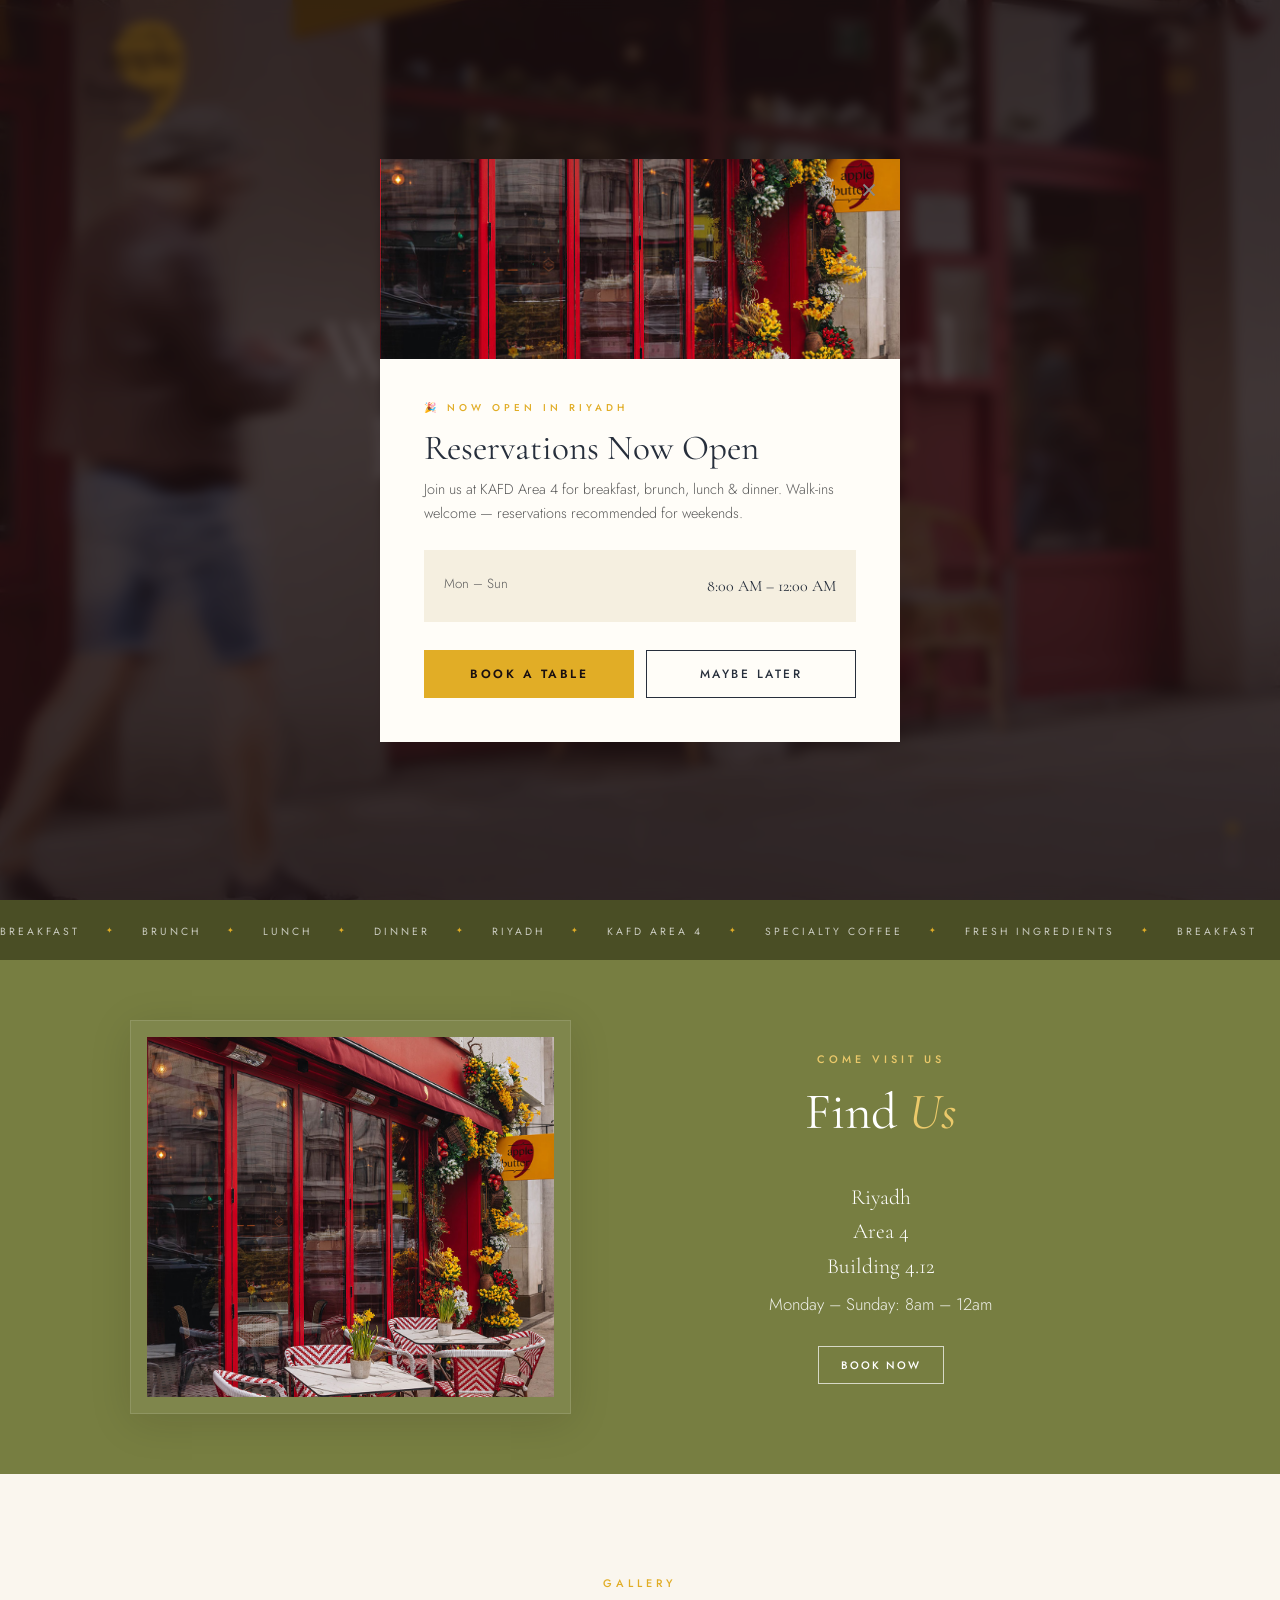
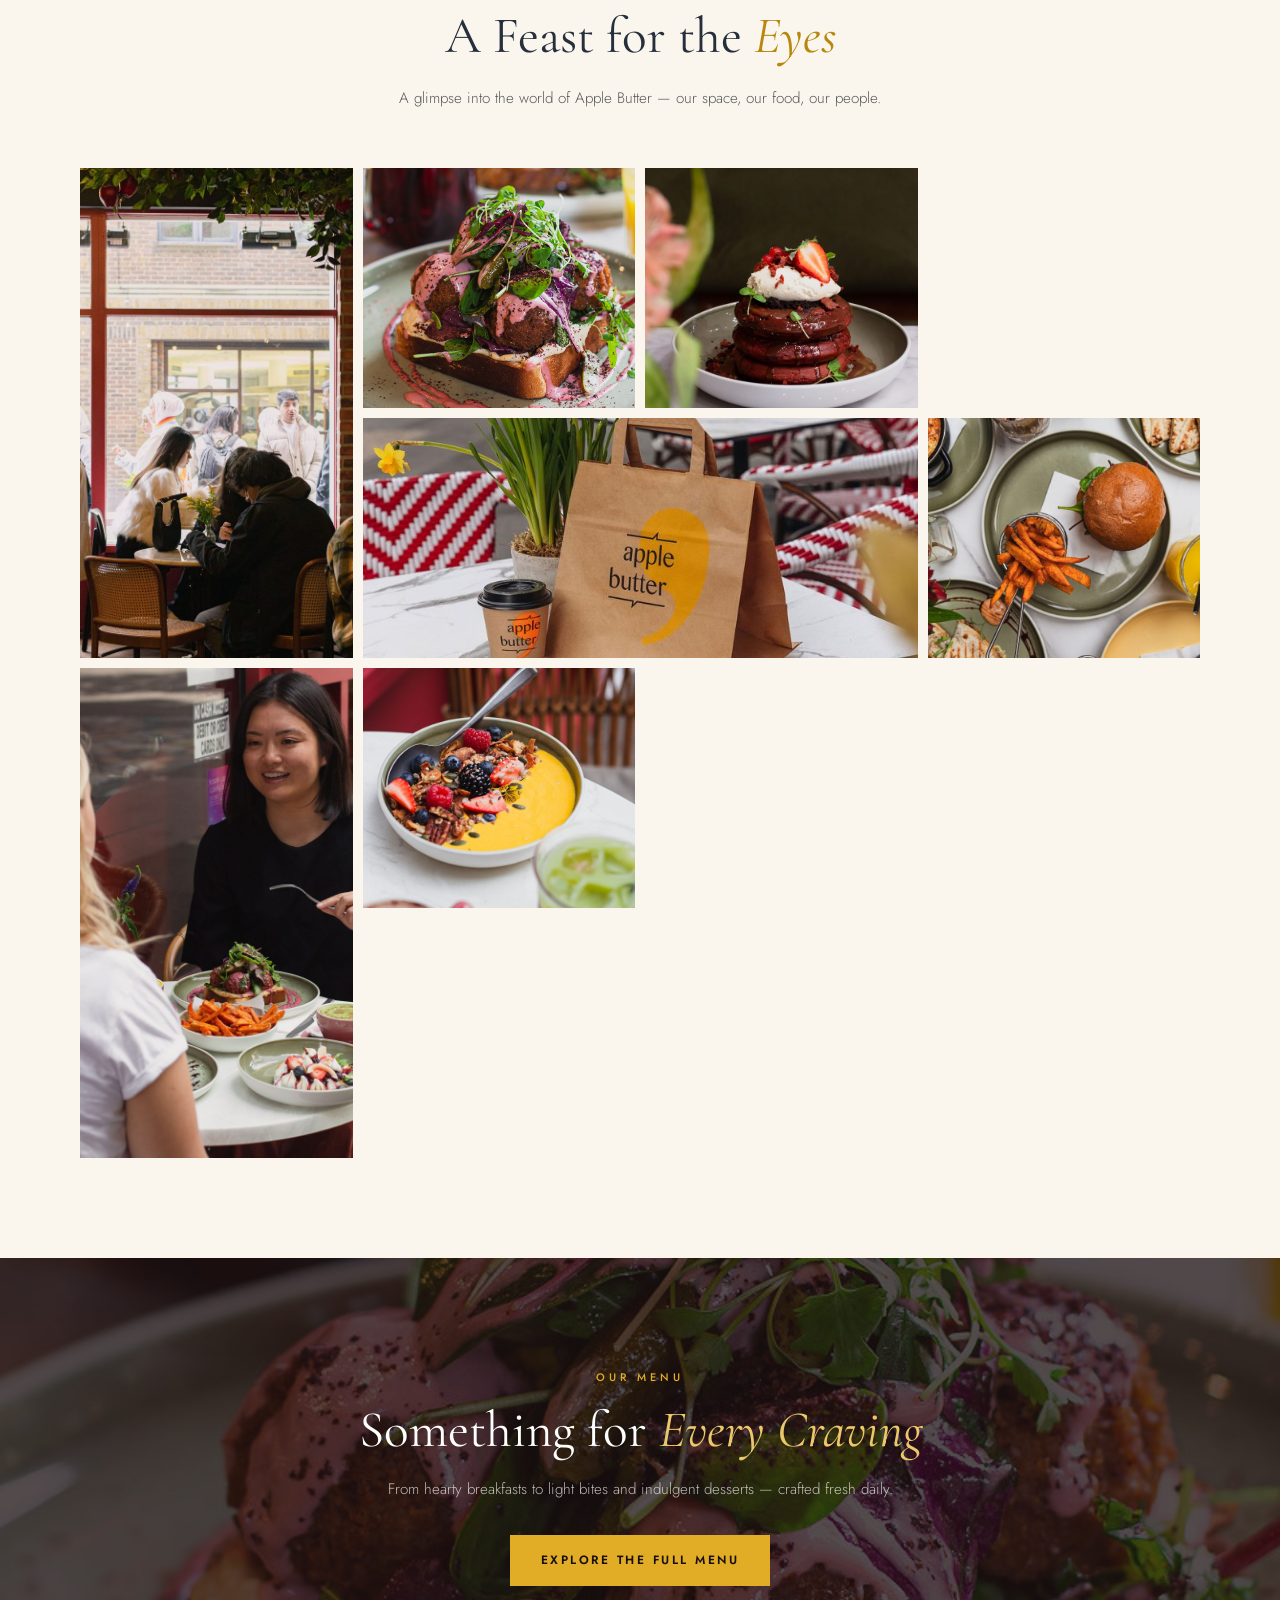
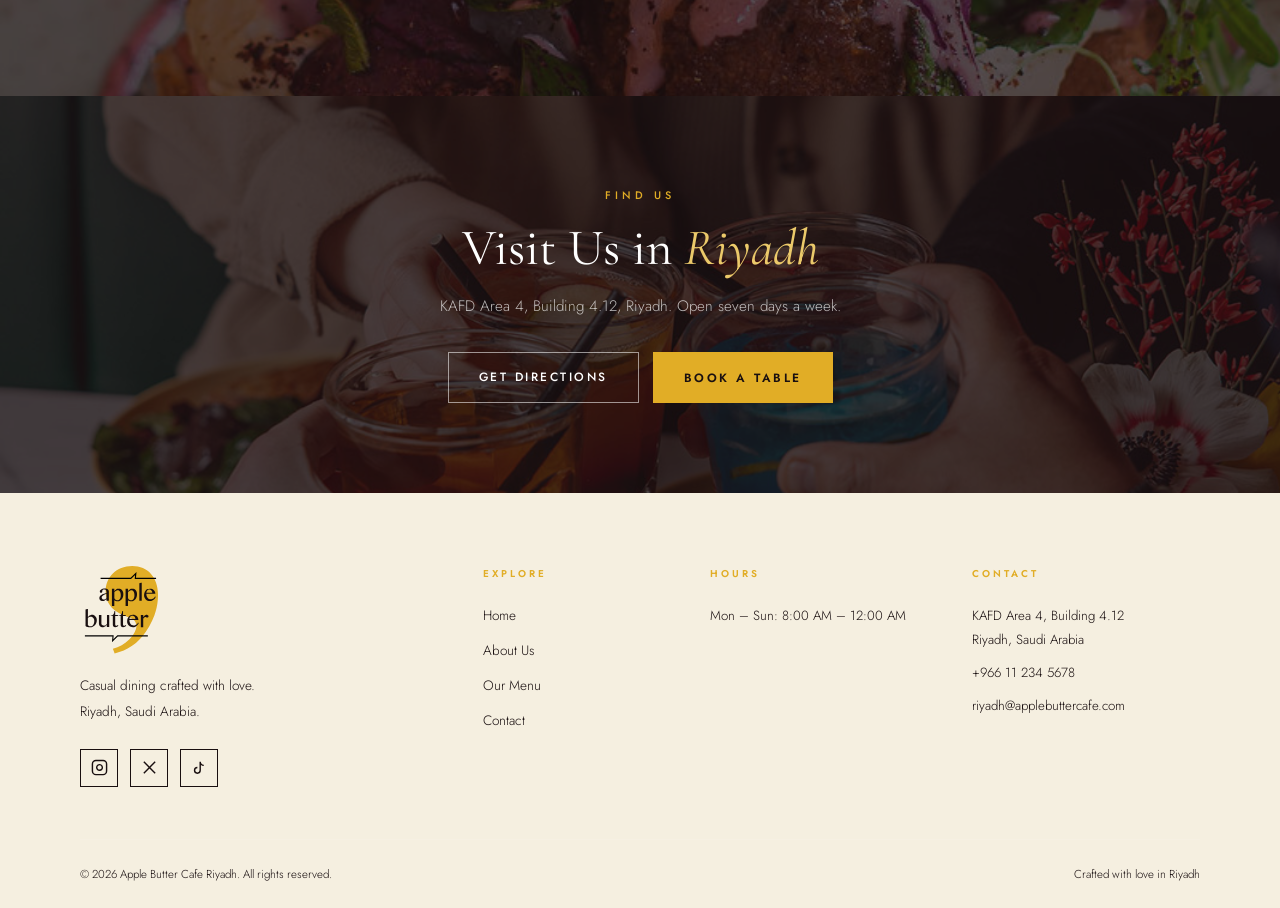
==== commit 732dbd32: "Add files via upload" ====
--- a/index.html
+++ b/index.html
@@ -34,7 +34,7 @@
 <!-- SIDEBAR OVERLAY -->
 <div class="nav-overlay" id="navOverlay"></div>
 
-<!-- SIDEBAR (FULLSCREEN MATCHING SCREENSHOT) -->
+<!-- SIDEBAR (FULLSCREEN & SITEWIDE) -->
 <aside class="nav-sidebar" id="navSidebar" role="dialog" aria-label="Navigation menu">
   <button class="sidebar-close" id="sidebarClose" aria-label="Close menu">
     <svg viewBox="0 0 24 24" fill="none" stroke="currentColor"><line x1="18" y1="6" x2="6" y2="18"/><line x1="6" y1="6" x2="18" y2="18"/></svg>
@@ -50,21 +50,8 @@
       <a href="about.html"   class="sidebar-link" data-page="about.html">About Us</a>
       <a href="menu.html"    class="sidebar-link" data-page="menu.html">Our Menus</a>
       <a href="contact.html" class="sidebar-link" data-page="contact.html">Contact</a>
+      <button class="sidebar-book-btn" data-open-booking>BOOK A TABLE</button>
     </nav>
-  </div>
-
-  <div class="sidebar-divider"></div>
-
-  <div class="sidebar-locations">
-    
-    <div class="sidebar-loc-col">
-      <span class="loc-title">KAFD</span>
-      <p class="loc-city">Riyadh</p>
-      <p>Area 4</p>
-      <p>Building 4.12</p>
-      <p class="loc-hours">Monday–Sunday: 8am – 12am</p>
-      <button class="sidebar-book-btn" data-open-booking>BOOK A TABLE - RIYADH</button>
-    </div>
   </div>
 </aside>
 
--- a/style.css
+++ b/style.css
@@ -133,72 +133,37 @@
 .sidebar-top-logo { text-align:center; margin-top:10px; margin-bottom:20px; }
 .sidebar-top-logo img { height:120px; margin:0 auto; display:inline-block; }
 
-/* Nav Links - Right aligned like in screenshot */
+/* Nav Links & Body — Vertically Centered, Right Aligned */
 .sidebar-body {
   display:flex;
   justify-content:flex-end;
+  align-items:center;
   max-width:1100px; width:100%;
-  margin:0 auto;
+  margin:auto auto;
   padding:20px 0;
 }
 .sidebar-nav-right {
   display:flex; flex-direction:column;
   align-items:flex-end;
-  gap:12px;
+  text-align:right;
+  gap:16px;
 }
 .sidebar-link {
   font-family:var(--font-body);
-  font-size: clamp(1.8rem, 3.5vw, 2.5rem);
+  font-size: clamp(2rem, 4vw, 2.8rem);
   font-weight:400;
   color:#fff;
   cursor:pointer;
   background:none; border:none;
   text-align:right;
-  padding:4px 0;
+  padding:6px 0;
   transition:var(--ease-smooth);
   line-height:1.2;
 }
 .sidebar-link:hover, .sidebar-link.active-page {
   color:var(--amber-light);
-  transform:translateX(-6px);
-}
-
-/* Horizontal divider matching screenshot */
-.sidebar-divider {
-  width:100%; max-width:1100px;
-  height:1px;
-  background:rgba(255,255,255,.2);
-  margin:24px auto 32px;
-}
-
-/* Locations Footer matching screenshot */
-.sidebar-locations {
-  display:grid;
-  grid-template-columns: repeat(3, 1fr);
-  gap:30px;
-  max-width:1100px; width:100%;
-  margin:0 auto;
-  text-align:center;
-  color:rgba(255,255,255,.8);
-  font-size:.8rem;
-  line-height:1.75;
-}
-.sidebar-loc-col .loc-title {
-  font-family:var(--font-display);
-  font-size:.95rem;
-  letter-spacing:3px;
-  text-transform:uppercase;
-  color:rgba(255,255,255,.9);
-  display:block;
-  margin-bottom:6px;
-}
-.sidebar-loc-col .loc-city {
-  font-size:.8rem;
-  color:rgba(255,255,255,.7);
-  margin-bottom:6px;
-}
-.sidebar-loc-col p { margin-bottom:4px; font-weight:300; }
-.sidebar-loc-col .loc-hours { margin-top:8px; font-size:.78rem; color:rgba(255,255,255,.75); }
+  transform:translateX(-8px);
+}
 
 .sidebar-book-btn {
   background:none;
@@ -206,17 +171,19 @@
   border-bottom:1px solid rgba(255,255,255,.7);
   color:#fff;
   font-family:var(--font-body);
-  font-size:.72rem;
-  letter-spacing:2px;
+  font-size:clamp(1.1rem, 2.2vw, 1.5rem);
+  letter-spacing:2.5px;
   text-transform:uppercase;
-  padding:4px 0;
-  margin-top:14px;
+  padding:8px 0 4px;
+  margin-top:24px;
   cursor:pointer;
   transition:var(--ease-smooth);
+  align-self:flex-end;
 }
 .sidebar-book-btn:hover {
   color:var(--amber-light);
   border-color:var(--amber-light);
+  transform:translateX(-8px);
 }
 
 /* ── SCROLL REVEAL ──────────────────────── */
@@ -264,15 +231,93 @@
 .marquee-track .msep { color:var(--amber); font-size:.5rem; }
 @keyframes marquee { from{transform:translateX(0)} to{transform:translateX(-50%)} }
 
-/* ── PAGE HERO (inner pages) ────────────── */
+/* ── PAGE HERO (inner pages - LIGHTER OVERLAY) ────────────── */
 .page-hero { position:relative; padding:160px 0 90px; background:var(--espresso); overflow:hidden; }
-.page-hero-bg { position:absolute; inset:0; background-size:cover; background-position:center; opacity:.22; }
-.page-hero-overlay { position:absolute; inset:0; background:linear-gradient(135deg,rgba(25,15,16,.82),rgba(44,30,31,.68)); }
+.page-hero-bg { position:absolute; inset:0; background-size:cover; background-position:center; opacity:.55; }
+.page-hero-overlay { position:absolute; inset:0; background:linear-gradient(135deg,rgba(25,15,16,.42),rgba(25,15,16,.28)); }
 .page-hero-content { position:relative; z-index:1; }
 .page-hero-label { font-size:.65rem; font-weight:500; letter-spacing:4px; text-transform:uppercase; color:var(--amber); margin-bottom:14px; display:block; }
-.page-hero h1 { font-family:var(--font-display); font-size:clamp(2.6rem,5vw,4.2rem); font-weight:300; color:#fff; line-height:1.1; }
+.page-hero h1 { font-family:var(--font-display); font-size:clamp(2.6rem,5vw,4.2rem); font-weight:300; color:#fff; line-height:1.1; text-shadow:0 2px 10px rgba(0,0,0,0.3); }
 .page-hero h1 em { font-style:italic; color:var(--amber-light); }
 .page-hero-line { width:60px; height:2px; background:var(--amber); margin-top:24px; }
+
+/* ── SPACE CAROUSEL (Full Width Edge-to-Edge) ────────── */
+.space-carousel-wrapper {
+  position: relative;
+  width: 100vw;
+  left: 50%;
+  right: 50%;
+  margin-left: -50vw;
+  margin-right: -50vw;
+  overflow: hidden;
+  padding: 10px 0;
+}
+.space-carousel-track {
+  display: flex;
+  gap: 20px;
+  padding: 0 40px;
+  transition: transform 0.65s cubic-bezier(0.25, 0.46, 0.45, 0.94);
+  will-change: transform;
+}
+.space-carousel-slide {
+  flex: 0 0 calc((100vw - 120px) / 3);
+  height: 380px;
+  position: relative;
+  overflow: hidden;
+  border-radius: 4px;
+  box-shadow: var(--shadow-card);
+  transition: transform var(--ease-smooth);
+}
+.space-carousel-slide:hover {
+  transform: translateY(-4px);
+  box-shadow: var(--shadow-hover);
+}
+.space-carousel-slide img {
+  width: 100%;
+  height: 100%;
+  object-fit: cover;
+}
+.space-carousel-caption {
+  position: absolute;
+  bottom: 0; left: 0; right: 0;
+  padding: 18px 24px;
+  background: linear-gradient(to top, rgba(25,15,16,0.8), transparent);
+  color: #fff;
+  font-family: var(--font-display);
+  font-size: 1.2rem;
+  font-weight: 300;
+}
+.space-carousel-dots {
+  display: flex;
+  justify-content: center;
+  gap: 8px;
+  margin-top: 28px;
+}
+.space-dot {
+  width: 9px; height: 9px;
+  border-radius: 50%;
+  background: rgba(39,47,60,0.25);
+  border: none;
+  cursor: pointer;
+  transition: var(--ease-smooth);
+}
+.space-dot.active {
+  background: var(--amber);
+  transform: scale(1.3);
+}
+
+@media(max-width:1024px) {
+  .space-carousel-slide {
+    flex: 0 0 calc((100vw - 80px) / 2);
+    height: 320px;
+  }
+}
+@media(max-width:600px) {
+  .space-carousel-slide {
+    flex: 0 0 calc(100vw - 48px);
+    height: 290px;
+  }
+}
 
 /* ── OPENING HOURS — Two Column (Photo LEFT with margins, Text RIGHT centered & closer) ──── */
 .hours-section { background:var(--olive); padding:60px 0; overflow:hidden; }
